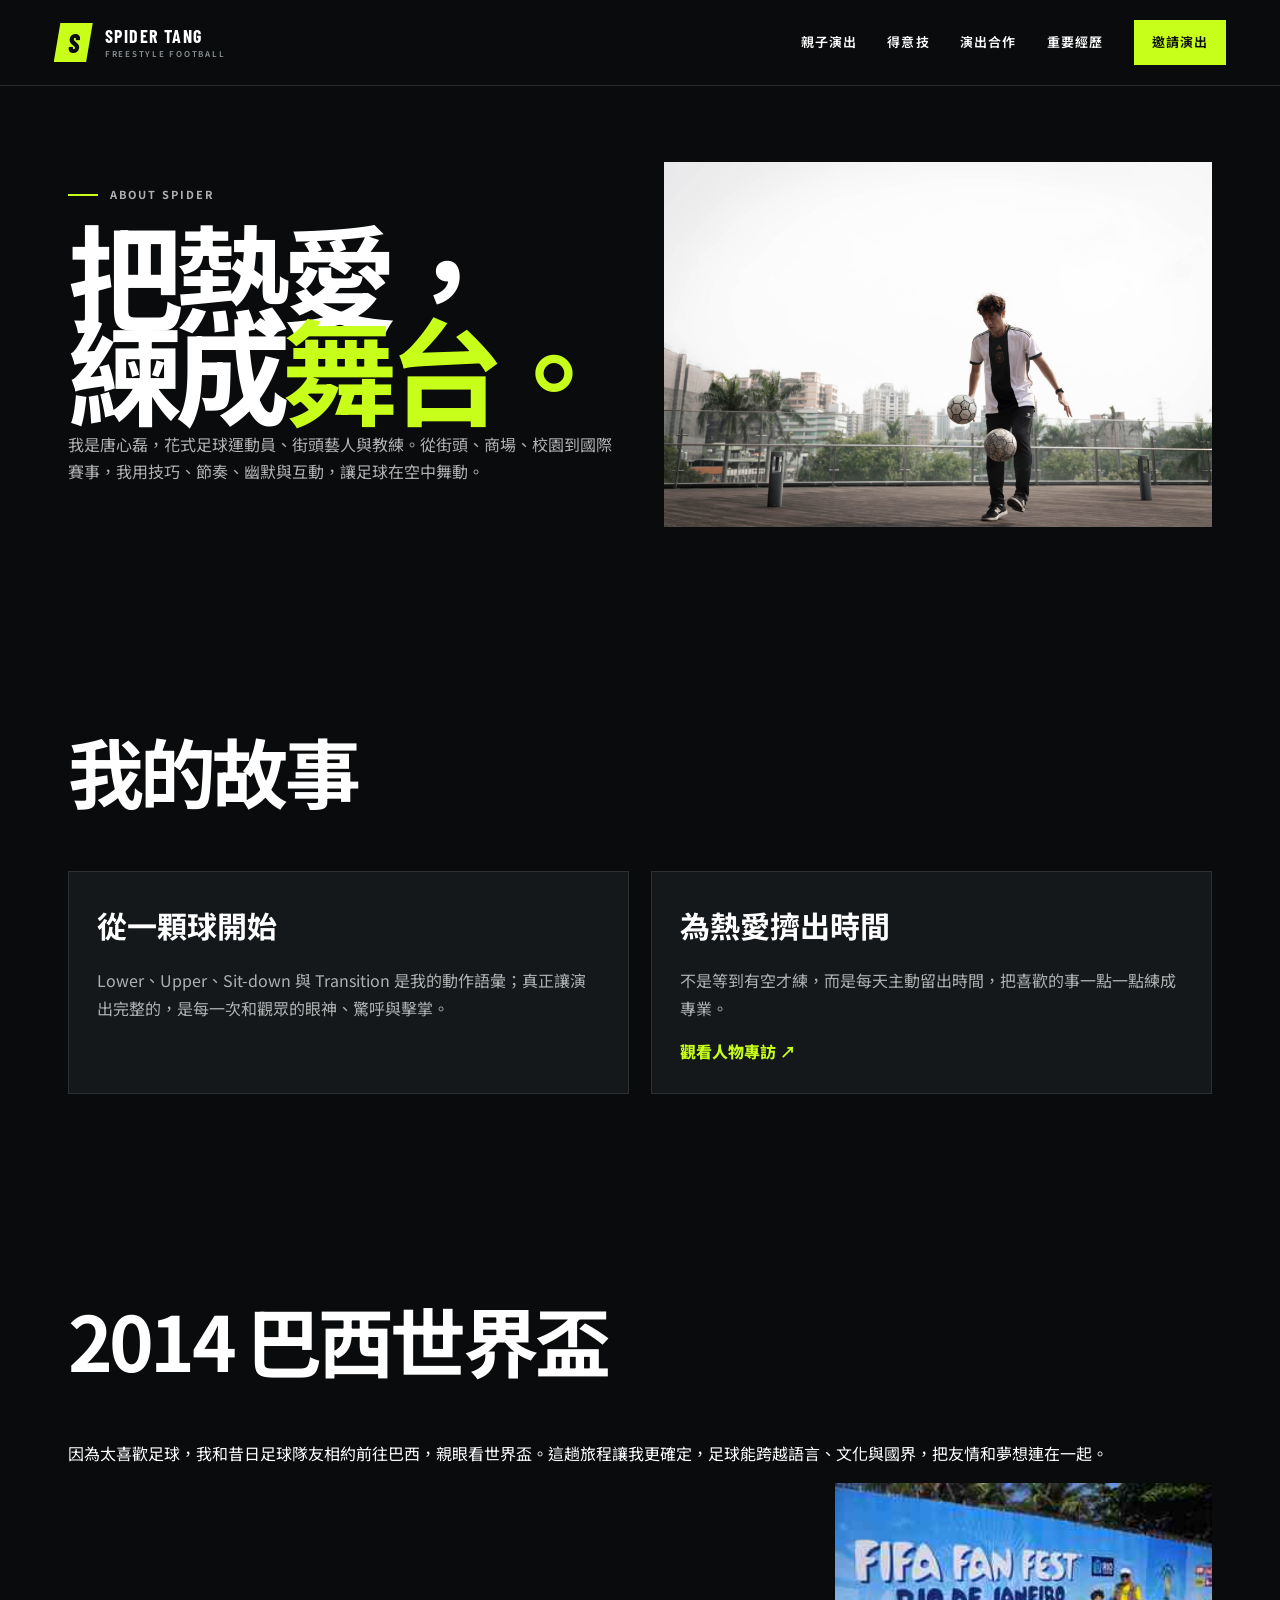
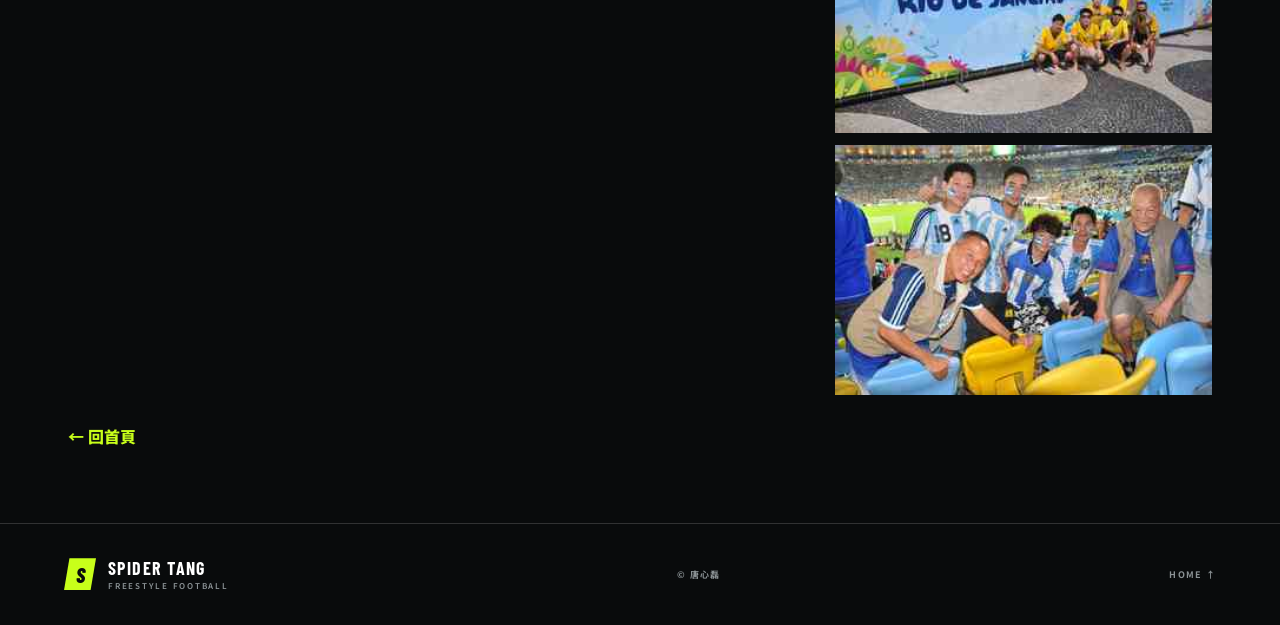
==== about.html @ 43bebf82 "Add About detail page" ====
<!doctype html><html lang="zh-Hant"><head><meta charset="UTF-8"><meta name="viewport" content="width=device-width,initial-scale=1"><title>關於唐心磊｜Spider Tang</title><link rel="icon" href="assets/favicon.svg"><link rel="preconnect" href="https://fonts.googleapis.com"><link rel="preconnect" href="https://fonts.gstatic.com" crossorigin><link href="https://fonts.googleapis.com/css2?family=Barlow+Condensed:ital,wght@0,500;0,700;0,800;1,700&family=Noto+Sans+TC:wght@400;600;700;900&display=swap" rel="stylesheet"><link rel="stylesheet" href="styles.css"><link rel="stylesheet" href="pages.css"></head><body><header class="site-header"><a class="brand" href="index.html"><span class="brand-mark">S</span><span><strong>SPIDER TANG</strong><small>FREESTYLE FOOTBALL</small></span></a><nav class="site-nav"><a href="family.html">親子演出</a><a href="signature.html">得意技</a><a href="services.html">演出合作</a><a href="experience.html">重要經歷</a><a class="nav-cta" href="index.html#contact">邀請演出</a></nav></header><main class="subpage-main"><section class="subpage-hero"><div><p class="eyebrow"><span></span> About Spider</p><h1>把熱愛，<br>練成<span>舞台。</span></h1><p>我是唐心磊，花式足球運動員、街頭藝人與教練。從街頭、商場、校園到國際賽事，我用技巧、節奏、幽默與互動，讓足球在空中舞動。</p></div><img src="assets/photos/performance/BEA_8083.jpg" alt="唐心磊同時控制兩顆足球"></section><section class="page-section"><h2>我的故事</h2><div class="page-grid"><article class="page-card"><h3>從一顆球開始</h3><p>Lower、Upper、Sit-down 與 Transition 是我的動作語彙；真正讓演出完整的，是每一次和觀眾的眼神、驚呼與擊掌。</p></article><article class="page-card"><h3>為熱愛擠出時間</h3><p>不是等到有空才練，而是每天主動留出時間，把喜歡的事一點一點練成專業。</p><a class="page-link" href="https://www.youtube.com/watch?v=xr2dPpP76o0" target="_blank" rel="noreferrer">觀看人物專訪 ↗</a></article></div></section><section class="page-section"><h2>2014 巴西世界盃</h2><p>因為太喜歡足球，我和昔日足球隊友相約前往巴西，親眼看世界盃。這趟旅程讓我更確定，足球能跨越語言、文化與國界，把友情和夢想連在一起。</p><div class="photo-grid"><img src="assets/photos/brazil-2014/photo-1.svg" alt="里約基督像前合照"><img src="assets/photos/brazil-2014/photo-2.svg" alt="FIFA Fan Fest 合照"><img src="assets/photos/brazil-2014/photo-3.svg" alt="世界盃球場內合照"></div><a class="back-home" href="index.html">← 回首頁</a></section></main><footer class="site-footer"><div class="brand footer-brand"><span class="brand-mark">S</span><span><strong>SPIDER TANG</strong><small>FREESTYLE FOOTBALL</small></span></div><p>© <span data-year></span> 唐心磊</p><a href="index.html">HOME ↑</a></footer><script src="script.js"></script></body></html>
---- styles.css ----
:root {
  --ink: #090b0c;
  --ink-soft: #111517;
  --paper: #f1f0eb;
  --paper-deep: #deddd7;
  --acid: #c8ff1a;
  --family-pink: #f45b9a;
  --muted: #8a9194;
  --line-dark: rgba(255, 255, 255, 0.16);
  --line-light: rgba(9, 11, 12, 0.15);
  --sans: "Noto Sans TC", system-ui, sans-serif;
  --display: "Barlow Condensed", "Arial Narrow", sans-serif;
  --max: 1440px;
}

* { box-sizing: border-box; }

html {
  scroll-behavior: smooth;
  background: var(--ink);
}

body {
  margin: 0;
  color: var(--ink);
  background: var(--paper);
  font-family: var(--sans);
  font-size: 16px;
  line-height: 1.7;
  overflow-x: hidden;
}

body.menu-open { overflow: hidden; }

img { display: block; max-width: 100%; }
a { color: inherit; text-decoration: none; }
button { font: inherit; }

::selection { color: var(--ink); background: var(--acid); }

.sr-only {
  position: absolute;
  width: 1px;
  height: 1px;
  padding: 0;
  margin: -1px;
  overflow: hidden;
  clip: rect(0, 0, 0, 0);
  white-space: nowrap;
  border: 0;
}

.skip-link {
  position: fixed;
  z-index: 1000;
  top: 8px;
  left: 8px;
  padding: 10px 16px;
  color: var(--ink);
  background: var(--acid);
  transform: translateY(-150%);
}

.skip-link:focus { transform: translateY(0); }

.site-header {
  position: fixed;
  z-index: 100;
  top: 0;
  left: 0;
  right: 0;
  display: flex;
  align-items: center;
  justify-content: space-between;
  min-height: 86px;
  padding: 0 clamp(22px, 4.2vw, 72px);
  color: white;
  border-bottom: 1px solid rgba(255, 255, 255, 0.12);
  transition: background 220ms ease, min-height 220ms ease, backdrop-filter 220ms ease;
}

.site-header.scrolled {
  min-height: 70px;
  background: rgba(9, 11, 12, 0.88);
  backdrop-filter: blur(14px);
}

.brand { display: inline-flex; align-items: center; gap: 12px; }
.brand > span:last-child { display: grid; line-height: 1; }
.brand strong { font-family: var(--display); font-size: 18px; letter-spacing: 0.08em; }
.brand small { margin-top: 5px; color: var(--muted); font: 600 8px/1 var(--sans); letter-spacing: 0.22em; }

.brand-mark {
  display: grid;
  place-items: center;
  width: 39px;
  aspect-ratio: 1;
  color: var(--ink);
  background: var(--acid);
  font: italic 800 26px/1 var(--display);
  clip-path: polygon(17% 0, 100% 0, 83% 100%, 0 100%);
}

.site-nav { display: flex; align-items: center; gap: clamp(22px, 2.4vw, 42px); }
.site-nav a {
  position: relative;
  font-size: 13px;
  font-weight: 600;
  letter-spacing: 0.08em;
}

.site-nav a:not(.nav-cta)::after {
  content: "";
  position: absolute;
  left: 0;
  right: 100%;
  bottom: -8px;
  height: 2px;
  background: var(--acid);
  transition: right 180ms ease;
}

.site-nav a:not(.nav-cta):hover::after { right: 0; }
.nav-cta { padding: 11px 18px; color: var(--ink); background: var(--acid); }

.menu-toggle {
  display: none;
  width: 46px;
  height: 46px;
  padding: 0;
  color: white;
  background: transparent;
  border: 1px solid var(--line-dark);
}

.menu-toggle span:not(.sr-only) {
  display: block;
  width: 20px;
  height: 1px;
  margin: 6px auto;
  background: currentColor;
  transition: transform 180ms ease;
}

.hero {
  position: relative;
  display: grid;
  grid-template-columns: minmax(0, 1.08fr) minmax(360px, 0.92fr);
  align-items: center;
  min-height: 100svh;
  padding: 130px clamp(22px, 6vw, 96px) 80px;
  color: white;
  background: var(--ink);
  isolation: isolate;
}

.hero-grid {
  position: absolute;
  z-index: -3;
  inset: 0;
  opacity: 0.45;
  background-image:
    linear-gradient(rgba(255,255,255,.045) 1px, transparent 1px),
    linear-gradient(90deg, rgba(255,255,255,.045) 1px, transparent 1px);
  background-size: 80px 80px;
  mask-image: linear-gradient(to right, black, transparent 78%);
}

.hero-noise {
  position: absolute;
  z-index: -1;
  inset: 0;
  pointer-events: none;
  opacity: 0.035;
  background-image: url("data:image/svg+xml,%3Csvg viewBox='0 0 180 180' xmlns='http://www.w3.org/2000/svg'%3E%3Cfilter id='n'%3E%3CfeTurbulence type='fractalNoise' baseFrequency='.9' numOctaves='4' stitchTiles='stitch'/%3E%3C/filter%3E%3Crect width='100%25' height='100%25' filter='url(%23n)' opacity='.8'/%3E%3C/svg%3E");
}

.hero-ghost {
  position: absolute;
  z-index: -2;
  left: -0.05em;
  bottom: -0.23em;
  margin: 0;
  color: transparent;
  -webkit-text-stroke: 1px rgba(255, 255, 255, 0.08);
  font: 800 clamp(130px, 21vw, 360px)/0.75 var(--display);
  letter-spacing: -0.035em;
  white-space: nowrap;
}

.hero-copy { position: relative; z-index: 2; max-width: 820px; padding-right: clamp(20px, 4vw, 70px); }

.eyebrow {
  display: flex;
  align-items: center;
  gap: 12px;
  margin: 0 0 24px;
  color: var(--muted);
  font: 700 11px/1.2 var(--sans);
  letter-spacing: 0.18em;
  text-transform: uppercase;
}

.eyebrow > span { width: 30px; height: 2px; background: var(--acid); }

.hero h1 { margin: 0; }
.name-zh {
  display: block;
  font: 900 clamp(68px, 9vw, 152px)/0.8 var(--sans);
  letter-spacing: -0.09em;
}

.name-en {
  display: block;
  margin-top: 19px;
  color: rgba(255, 255, 255, 0.62);
  font: 600 clamp(20px, 2.1vw, 36px)/1 var(--display);
  letter-spacing: 0.18em;
}

.name-en em { color: var(--acid); font-style: italic; }

.hero-statement {
  margin: clamp(36px, 5vw, 70px) 0 20px;
  font-size: clamp(25px, 2.55vw, 43px);
  font-weight: 700;
  line-height: 1.35;
  letter-spacing: -0.04em;
}

.hero-statement span,
.section-heading h2 span,
.contact h2 span { color: var(--acid); }

.hero-intro { max-width: 570px; margin: 0; color: rgba(255,255,255,.62); font-size: 15px; }
.hero-actions { display: flex; flex-wrap: wrap; gap: 12px; margin-top: 36px; }

.button {
  display: inline-flex;
  align-items: center;
  justify-content: space-between;
  gap: 36px;
  min-width: 176px;
  padding: 14px 18px;
  font-size: 13px;
  font-weight: 800;
  letter-spacing: 0.08em;
  transition: transform 180ms ease, color 180ms ease, background 180ms ease;
}

.button:hover { transform: translateY(-3px); }
.button-primary { color: var(--ink); background: var(--acid); }
.button-ghost { border: 1px solid rgba(255,255,255,.28); }
.button-ghost:hover { color: var(--ink); background: white; }

.hero-visual {
  position: relative;
  width: min(100%, 590px);
  height: min(76vh, 820px);
  min-height: 570px;
  justify-self: end;
}

.hero-frame {
  position: absolute;
  inset: 0 0 0 8%;
  overflow: hidden;
  background: var(--ink-soft);
  clip-path: polygon(10% 0, 100% 0, 100% 92%, 88% 100%, 0 100%, 0 8%);
}

.hero-frame::before {
  content: "";
  position: absolute;
  z-index: 3;
  inset: 14px;
  border: 1px solid rgba(255,255,255,.28);
  clip-path: inherit;
  pointer-events: none;
}

.hero-frame img {
  width: 100%;
  height: 100%;
  object-fit: cover;
  object-position: 50% 38%;
  filter: saturate(.72) contrast(1.05);
  transform: scale(1.02);
}

.hero-image-wash {
  position: absolute;
  inset: 0;
  background:
    linear-gradient(to top, rgba(9,11,12,.7), transparent 36%),
    linear-gradient(110deg, rgba(200,255,26,.14), transparent 42%);
  mix-blend-mode: screen;
}

.hero-stamp {
  position: absolute;
  left: 0;
  top: 13%;
  display: grid;
  width: 96px;
  padding: 13px 8px 11px;
  color: var(--ink);
  background: var(--acid);
  text-align: center;
  transform: rotate(-4deg);
}

.hero-stamp span { font: 800 8px/1.1 var(--sans); letter-spacing: .14em; }
.hero-stamp strong { font: 800 54px/.9 var(--display); }
.hero-caption {
  position: absolute;
  right: -38px;
  bottom: 70px;
  margin: 0;
  color: rgba(255,255,255,.5);
  font: 700 9px/1 var(--sans);
  letter-spacing: .25em;
  transform: rotate(90deg);
  transform-origin: bottom right;
}

.hero-scroll {
  position: absolute;
  left: clamp(22px, 4vw, 72px);
  bottom: 28px;
  display: flex;
  align-items: center;
  gap: 15px;
  color: rgba(255,255,255,.35);
  font: 700 8px/1 var(--sans);
  letter-spacing: .2em;
}

.hero-scroll i { width: 75px; height: 1px; background: rgba(255,255,255,.28); }

.marquee { overflow: hidden; color: var(--ink); background: var(--acid); }
.marquee-track {
  display: flex;
  align-items: center;
  width: max-content;
  padding: 16px 0;
  animation: marquee 26s linear infinite;
}

.marquee span { padding: 0 24px; font: italic 800 20px/1 var(--display); letter-spacing: .06em; }
.marquee i { font-style: normal; }

@keyframes marquee { to { transform: translateX(-50%); } }

.section { position: relative; padding: clamp(96px, 10vw, 160px) clamp(22px, 6vw, 96px); }
.section-number {
  position: absolute;
  top: clamp(40px, 5vw, 80px);
  right: clamp(22px, 5vw, 80px);
  color: rgba(9,11,12,.08);
  font: 800 clamp(90px, 12vw, 190px)/1 var(--display);
}

.section-number.light { color: rgba(255,255,255,.07); }
.section-heading { position: relative; z-index: 1; max-width: var(--max); margin: 0 auto clamp(56px, 7vw, 105px); }
.section-heading h2,
.contact h2 {
  margin: 0;
  font-size: clamp(43px, 6vw, 90px);
  font-weight: 900;
  line-height: 1.16;
  letter-spacing: -0.075em;
}

.section-heading h2 em { color: var(--acid); font-style: normal; }
.about-grid {
  display: grid;
  grid-template-columns: minmax(0, 1.08fr) minmax(340px, .92fr);
  gap: clamp(40px, 8vw, 130px);
  align-items: center;
  max-width: var(--max);
  margin: 0 auto;
}

.about-photo { position: relative; margin: 0; }
.about-photo::before {
  content: "";
  position: absolute;
  z-index: -1;
  top: -16px;
  right: -16px;
  width: 45%;
  height: 54%;
  background: var(--acid);
}

.about-photo img { width: 100%; aspect-ratio: 4/3; object-fit: cover; filter: saturate(.8); }
.about-photo figcaption { margin-top: 12px; color: var(--muted); font: 700 9px/1 var(--sans); letter-spacing: .2em; }
.about-copy .lead { margin-top: 0; font-size: clamp(22px, 2.3vw, 34px); font-weight: 800; line-height: 1.45; letter-spacing: -.04em; }
.about-copy > p:not(.lead) { color: #555d60; }

.about-stats { display: grid; grid-template-columns: repeat(3, 1fr); gap: 1px; margin: 48px 0 0; background: var(--line-light); }
.about-stats div { padding: 22px 14px; background: var(--paper); }
.about-stats dt { font: 800 clamp(26px, 2.8vw, 44px)/1 var(--display); }
.about-stats dd { margin: 12px 0 0; color: #697174; font-size: 10px; font-weight: 600; line-height: 1.6; }

.story-feature {
  position: relative;
  display: grid;
  grid-template-columns: minmax(0, 1fr) minmax(420px, 1fr);
  gap: clamp(42px, 6vw, 90px);
  align-items: center;
  max-width: var(--max);
  margin: clamp(85px, 11vw, 165px) auto 0;
  padding: clamp(24px, 4vw, 58px);
  color: white;
  background:
    radial-gradient(circle at 100% 0, rgba(200,255,26,.12), transparent 32%),
    var(--ink);
  overflow: hidden;
}
.story-feature::before {
  content: "80";
  position: absolute;
  right: -.04em;
  bottom: -.28em;
  color: transparent;
  -webkit-text-stroke: 1px rgba(255,255,255,.06);
  font: 800 clamp(180px, 24vw, 340px)/1 var(--display);
  pointer-events: none;
}
.story-media { position: relative; z-index: 1; align-self: start; }
.story-video-frame { position: relative; width: 100%; aspect-ratio: 16 / 9; overflow: hidden; background: #050607; box-shadow: 16px 16px 0 var(--acid); }
.story-video-frame iframe { width: 100%; height: 100%; border: 0; }
.story-media-caption { display: flex; align-items: start; justify-content: space-between; gap: 28px; margin-top: 31px; }
.story-media-caption span { flex: 0 0 auto; color: var(--acid); font: 700 8px/1 var(--sans); letter-spacing: .17em; }
.story-media-caption p { max-width: 410px; margin: 0; color: rgba(255,255,255,.52); font-size: 11px; font-weight: 600; line-height: 1.6; }
.story-copy { position: relative; z-index: 1; }
.story-copy h3 { margin: 0; font-size: clamp(38px, 4.8vw, 68px); font-weight: 900; line-height: 1.16; letter-spacing: -.07em; }
.story-copy h3 span { color: var(--acid); }
.story-lead { margin: 28px 0 0; color: rgba(255,255,255,.62); font-size: 14px; }
.story-timeline { display: grid; grid-template-columns: 1fr 1fr; gap: 1px; margin: 35px 0 0; padding: 1px; background: var(--line-dark); list-style: none; }
.story-timeline li { display: grid; grid-template-columns: 34px 1fr; gap: 13px; padding: 18px; background: rgba(17,21,23,.92); }
.story-timeline li > span { color: var(--acid); font: 800 17px/1 var(--display); }
.story-timeline strong { display: block; margin-bottom: 5px; font-size: 12px; }
.story-timeline p { margin: 0; color: rgba(255,255,255,.46); font-size: 10px; line-height: 1.65; }
.story-copy blockquote { margin: 32px 0 0; padding: 0 0 0 20px; color: rgba(255,255,255,.72); border-left: 3px solid var(--family-pink); font-size: 13px; font-weight: 700; }
.story-links { display: flex; flex-wrap: wrap; gap: 14px 30px; margin-top: 31px; }
.story-links a { padding-bottom: 5px; border-bottom: 1px solid rgba(255,255,255,.32); font-size: 10px; font-weight: 700; letter-spacing: .07em; }
.story-links a:hover { color: var(--acid); }
.story-links i { margin-left: 8px; color: var(--acid); font-style: normal; }
.story-timeline-milestone { grid-column: 1 / -1; }

.brazil-feature {
  position: relative;
  display: grid;
  grid-template-columns: minmax(0, 1fr) minmax(420px, 1fr);
  gap: clamp(42px, 6vw, 80px);
  align-items: start;
  max-width: var(--max);
  margin: clamp(72px, 9vw, 120px) auto 0;
  padding: clamp(24px, 4vw, 58px);
  color: white;
  background:
    radial-gradient(circle at 0% 100%, rgba(200,255,26,.09), transparent 36%),
    var(--ink);
  overflow: hidden;
}
.brazil-feature::before {
  content: "2014";
  position: absolute;
  left: -.03em;
  bottom: -.28em;
  color: transparent;
  -webkit-text-stroke: 1px rgba(255,255,255,.06);
  font: 800 clamp(140px, 20vw, 280px)/1 var(--display);
  pointer-events: none;
}
.brazil-copy { position: relative; z-index: 1; }
.brazil-copy h3 { margin: 0; font-size: clamp(36px, 4.6vw, 62px); font-weight: 900; line-height: 1.16; letter-spacing: -.07em; }
.brazil-copy h3 span { color: var(--acid); }
.brazil-lead { margin: 24px 0 0; color: rgba(255,255,255,.62); font-size: 14px; line-height: 1.75; }
.brazil-facts { display: grid; grid-template-columns: repeat(3, 1fr); gap: 1px; margin: 32px 0 0; background: var(--line-dark); }
.brazil-facts div { padding: 18px 16px; background: rgba(17,21,23,.92); }
.brazil-facts strong { display: block; font: 800 clamp(18px, 2vw, 26px)/1 var(--display); color: var(--acid); }
.brazil-facts span { display: block; margin-top: 8px; color: rgba(255,255,255,.46); font-size: 10px; font-weight: 600; line-height: 1.6; }
.brazil-album-link { display: inline-flex; align-items: center; gap: 8px; margin-top: 32px; padding-bottom: 5px; border-bottom: 1px solid rgba(255,255,255,.32); font-size: 10px; font-weight: 700; letter-spacing: .07em; }
.brazil-album-link:hover { color: var(--acid); }
.brazil-album-link i { color: var(--acid); font-style: normal; }
.brazil-gallery {
  position: relative;
  z-index: 1;
  display: grid;
  grid-template-columns: 1fr 1fr;
  grid-template-rows: 1fr 1fr;
  gap: 8px;
  min-height: 480px;
}
.brazil-photo { position: relative; overflow: hidden; margin: 0; background: var(--ink-soft); }
.brazil-photo img { width: 100%; height: 100%; object-fit: cover; filter: saturate(.8); transition: filter 450ms ease, transform 700ms cubic-bezier(.2,.8,.2,1); }
.brazil-photo:hover img { filter: saturate(1); transform: scale(1.035); }
.brazil-photo-main { grid-row: 1 / 3; }

.family-show {
  color: white;
  background:
    radial-gradient(circle at 88% 12%, rgba(244,91,154,.18), transparent 28%),
    var(--ink);
  overflow: hidden;
}
.family-show::before {
  content: "FAMILY";
  position: absolute;
  left: -.035em;
  bottom: -.22em;
  color: transparent;
  -webkit-text-stroke: 1px rgba(255,255,255,.055);
  font: 800 clamp(160px, 25vw, 390px)/.8 var(--display);
  pointer-events: none;
}
.family-show .split-heading > p { color: rgba(255,255,255,.58); }
.family-grid {
  position: relative;
  z-index: 1;
  display: grid;
  grid-template-columns: minmax(430px, 1.08fr) minmax(360px, .92fr);
  gap: clamp(55px, 8vw, 125px);
  align-items: center;
  max-width: var(--max);
  margin: 0 auto;
}
.family-gallery {
  display: grid;
  grid-template-columns: 1.18fr .82fr;
  grid-template-rows: 1fr 1fr;
  gap: 14px;
  min-height: 720px;
}
.family-photo { position: relative; overflow: hidden; margin: 0; background: var(--ink-soft); }
.family-photo-main { grid-row: 1 / 3; }
.family-photo::after {
  content: "";
  position: absolute;
  inset: 0;
  background: linear-gradient(to top, rgba(9,11,12,.52), transparent 42%);
  pointer-events: none;
}
.family-photo img {
  width: 100%;
  height: 100%;
  object-fit: cover;
  filter: saturate(.82) contrast(1.03);
  transition: filter 450ms ease, transform 700ms cubic-bezier(.2,.8,.2,1);
}
.family-photo:hover img { filter: saturate(1.05); transform: scale(1.035); }
.family-photo-main img { object-position: 50% 48%; }
.family-photo-upper img { object-position: 50% 34%; }
.family-photo-action img { object-position: 51% 50%; }
.family-photo figcaption {
  position: absolute;
  z-index: 1;
  left: 20px;
  bottom: 18px;
  color: var(--acid);
  font: 700 9px/1 var(--sans);
  letter-spacing: .16em;
}
.family-name { display: flex; align-items: center; gap: 14px; margin: 0 0 26px; font-size: 14px; font-weight: 800; letter-spacing: .15em; }
.family-name span { padding: 7px 11px; color: var(--ink); background: var(--family-pink); font: italic 800 16px/1 var(--display); letter-spacing: .1em; }
.family-lead { margin: 0 0 26px; font-size: clamp(29px, 3.1vw, 48px); font-weight: 900; line-height: 1.35; letter-spacing: -.055em; }
.family-copy > p:not(.family-name):not(.family-lead) { color: rgba(255,255,255,.6); }
.family-award {
  position: relative;
  display: grid;
  grid-template-columns: 100px 1fr;
  gap: 25px;
  align-items: center;
  width: 100%;
  margin-top: 38px;
  padding: 25px;
  color: var(--ink);
  background: var(--acid);
  border: 0;
  text-align: left;
  transform: rotate(-1deg);
  cursor: pointer;
  transition: transform 220ms ease, box-shadow 220ms ease;
}
.family-award:hover { transform: rotate(0) translateY(-5px); box-shadow: 14px 14px 0 var(--family-pink); }
.family-award:focus-visible { outline: 3px solid white; outline-offset: 5px; }
.family-award time { font: 800 48px/1 var(--display); border-right: 1px solid rgba(9,11,12,.25); }
.family-award p { margin: 0 0 2px; font-size: 11px; font-weight: 800; }
.family-award h3 { margin: 0; font-size: clamp(24px, 2.4vw, 36px); line-height: 1.2; }
.family-award span { font: 700 8px/1 var(--sans); letter-spacing: .13em; }
.family-award .family-award-action {
  position: absolute;
  right: 17px;
  bottom: -21px;
  padding: 7px 10px;
  color: white;
  background: var(--family-pink);
  font-size: 9px;
}
.family-award-action i { margin-left: 8px; font-style: normal; }
.family-booking { margin-top: 38px; padding-top: 27px; border-top: 1px solid var(--line-dark); }
.family-booking > span { color: var(--family-pink); font-size: 11px; font-weight: 800; letter-spacing: .14em; }
.family-booking p { margin: 8px 0 20px; color: rgba(255,255,255,.6); font-size: 13px; }
.family-booking a { display: inline-flex; align-items: center; gap: 30px; padding-bottom: 5px; border-bottom: 2px solid var(--acid); font-size: 13px; font-weight: 800; }
.family-booking i { color: var(--acid); font-style: normal; }

.family-videos {
  position: relative;
  z-index: 1;
  max-width: var(--max);
  margin: clamp(90px, 11vw, 165px) auto 0;
  padding-top: clamp(55px, 7vw, 95px);
  border-top: 1px solid var(--line-dark);
}
.family-video-heading {
  display: grid;
  grid-template-columns: 1.1fr .65fr;
  gap: clamp(40px, 7vw, 100px);
  align-items: end;
  margin-bottom: clamp(42px, 6vw, 78px);
}
.family-video-heading h3 {
  margin: 0;
  font-size: clamp(42px, 5.7vw, 82px);
  font-weight: 900;
  line-height: 1.16;
  letter-spacing: -.07em;
}
.family-video-heading h3 span { color: var(--family-pink); }
.family-video-heading > p { max-width: 520px; margin: 0 0 8px; color: rgba(255,255,255,.58); }
.short-video-grid { display: grid; grid-template-columns: repeat(3, 1fr); gap: clamp(12px, 2vw, 28px); }
.short-video-card { position: relative; padding: 11px; background: rgba(255,255,255,.06); border: 1px solid var(--line-dark); }
.short-video-card.featured { border-color: var(--family-pink); transform: translateY(-18px); }
.short-video-card.featured::before {
  content: "FATHER × DAUGHTER";
  position: absolute;
  z-index: 2;
  top: 24px;
  right: -7px;
  padding: 7px 11px;
  color: var(--ink);
  background: var(--family-pink);
  font: 800 8px/1 var(--sans);
  letter-spacing: .12em;
}
.short-video-frame { position: relative; width: 100%; aspect-ratio: 9 / 16; overflow: hidden; background: #050607; }
.short-video-frame iframe { width: 100%; height: 100%; border: 0; }
.short-video-copy { padding: 24px 17px 17px; }
.short-video-copy > p:first-child { margin: 0 0 13px; color: var(--muted); font: 700 9px/1 var(--sans); letter-spacing: .16em; }
.short-video-copy > p:first-child span { margin-right: 8px; color: var(--acid); }
.short-video-copy h4 { margin: 0 0 12px; font-size: clamp(20px, 2vw, 29px); line-height: 1.25; }
.short-video-copy > p:not(:first-child) { min-height: 72px; margin: 0; color: rgba(255,255,255,.55); font-size: 12px; }
.short-video-copy a { display: flex; align-items: center; justify-content: space-between; gap: 20px; margin-top: 20px; padding-top: 15px; border-top: 1px solid var(--line-dark); font-size: 10px; font-weight: 700; letter-spacing: .08em; }
.short-video-copy a:hover { color: var(--acid); }
.short-video-copy i { color: var(--acid); font-style: normal; font-size: 17px; }

body.dialog-open { overflow: hidden; }
.competition-dialog {
  width: min(1180px, calc(100% - 44px));
  max-height: 92svh;
  padding: 0;
  color: white;
  background: var(--ink);
  border: 1px solid rgba(255,255,255,.16);
  box-shadow: 0 35px 110px rgba(0,0,0,.72);
  overflow-x: hidden;
}
.competition-dialog::backdrop { background: rgba(3,4,5,.88); backdrop-filter: blur(9px); }
.competition-dialog-shell { position: relative; }
.competition-close {
  position: sticky;
  z-index: 10;
  top: 18px;
  float: right;
  display: flex;
  align-items: center;
  gap: 12px;
  margin: 18px 18px -64px 0;
  padding: 10px 13px;
  color: white;
  background: rgba(9,11,12,.82);
  border: 1px solid rgba(255,255,255,.28);
  cursor: pointer;
  backdrop-filter: blur(10px);
}
.competition-close span { font-size: 10px; font-weight: 700; letter-spacing: .12em; }
.competition-close i { color: var(--acid); font: 400 24px/1 var(--display); }
.competition-hero { display: grid; grid-template-columns: .86fr 1.14fr; min-height: 690px; }
.competition-hero > figure { position: relative; overflow: hidden; margin: 0; background: var(--ink-soft); }
.competition-hero > figure::after { content: ""; position: absolute; inset: 0; background: linear-gradient(to top, rgba(9,11,12,.75), transparent 44%); }
.competition-hero > figure img { width: 100%; height: 100%; object-fit: cover; object-position: center 48%; }
.competition-hero figcaption { position: absolute; z-index: 1; left: 25px; bottom: 22px; color: var(--acid); font: 700 9px/1 var(--sans); letter-spacing: .18em; }
.competition-intro { display: flex; flex-direction: column; justify-content: center; padding: clamp(48px, 6vw, 90px); background: radial-gradient(circle at 100% 0, rgba(244,91,154,.22), transparent 42%); }
.competition-intro h2 { margin: 0; font-size: clamp(46px, 6vw, 82px); font-weight: 900; line-height: 1.13; letter-spacing: -.075em; }
.competition-intro h2 span { color: var(--acid); }
.competition-lead { margin: 30px 0 0; color: rgba(255,255,255,.62); font-size: 15px; }
.competition-facts { display: grid; grid-template-columns: 1fr 1fr; gap: 1px; margin: 42px 0 0; background: var(--line-dark); }
.competition-facts div { padding: 17px 19px; background: rgba(9,11,12,.84); }
.competition-facts dt { color: var(--family-pink); font-size: 9px; font-weight: 800; letter-spacing: .13em; }
.competition-facts dd { margin: 7px 0 0; font-size: 12px; font-weight: 700; }
.competition-story { display: grid; grid-template-columns: .75fr 1.25fr; gap: clamp(45px, 8vw, 115px); padding: clamp(70px, 9vw, 120px); background: var(--paper); color: var(--ink); }
.competition-kicker { margin: 0 0 18px; color: #697174; font: 700 9px/1 var(--sans); letter-spacing: .19em; }
.competition-story h3 { margin: 0; font-size: clamp(35px, 4.2vw, 58px); line-height: 1.24; letter-spacing: -.055em; }
.competition-story > div:last-child { color: #4f5759; }
.competition-story > div:last-child p { margin: 0 0 22px; }
.competition-highlight { display: grid; grid-template-columns: 130px 1fr auto; gap: 28px; align-items: center; padding: 35px clamp(28px, 7vw, 90px); color: var(--ink); background: var(--acid); }
.competition-highlight > span { font: 800 58px/1 var(--display); }
.competition-highlight p { margin: 0; font: italic 800 clamp(20px, 2.5vw, 34px)/1 var(--display); letter-spacing: .06em; }
.competition-highlight strong { text-align: right; font-size: 13px; line-height: 1.5; }
.competition-gallery { display: grid; grid-template-columns: 1fr 1fr; gap: 2px; padding: 2px; background: var(--line-dark); }
.competition-gallery figure { position: relative; min-height: 420px; overflow: hidden; margin: 0; background: var(--ink-soft); }
.competition-gallery figure::after { content: ""; position: absolute; inset: 0; background: linear-gradient(to top, rgba(9,11,12,.84), transparent 50%); }
.competition-gallery img { width: 100%; height: 100%; object-fit: cover; transition: transform 650ms ease; }
.competition-gallery figure:hover img { transform: scale(1.035); }
.competition-gallery figcaption { position: absolute; z-index: 1; left: 25px; right: 25px; bottom: 22px; display: flex; align-items: end; justify-content: space-between; gap: 18px; }
.competition-gallery strong { font-size: 15px; }
.competition-gallery span { color: var(--acid); font: 700 8px/1 var(--sans); letter-spacing: .14em; }
.competition-sources { display: flex; align-items: center; justify-content: space-between; gap: 30px; padding: 32px clamp(28px, 7vw, 90px); }
.competition-sources > p { margin: 0; color: var(--muted); font-size: 9px; font-weight: 700; letter-spacing: .15em; }
.competition-sources > div { display: flex; flex-wrap: wrap; gap: 12px 28px; }
.competition-sources a { padding-bottom: 4px; border-bottom: 1px solid rgba(255,255,255,.3); font-size: 11px; font-weight: 700; }
.competition-sources a:hover { color: var(--acid); }
.competition-sources a span { margin-left: 7px; color: var(--acid); }

.services { background: var(--paper-deep); }
.split-heading { display: grid; grid-template-columns: 1.1fr .6fr; gap: 70px; align-items: end; }
.split-heading > p { max-width: 520px; margin: 0 0 8px; color: #60676a; }
.service-list { display: grid; grid-template-columns: repeat(3, 1fr); gap: 2px; max-width: var(--max); margin: 0 auto; background: var(--line-light); }
.service-card { position: relative; min-height: 470px; padding: clamp(28px, 3.4vw, 52px); background: var(--paper); transition: color 240ms ease, background 240ms ease, transform 240ms ease; }
.service-card:hover { z-index: 2; color: white; background: var(--ink); transform: translateY(-10px); }
.service-card.featured { color: white; background: var(--ink); }
.service-card.featured::after { content: "MOST REQUESTED"; position: absolute; top: 20px; right: -30px; padding: 5px 35px; color: var(--ink); background: var(--acid); font: 800 8px/1 var(--sans); letter-spacing: .12em; transform: rotate(45deg); }
.service-index { color: var(--muted); font: 700 11px/1 var(--sans); }
.service-icon { display: grid; place-items: center; width: 70px; aspect-ratio: 1; margin: 54px 0 36px; border: 1px solid currentColor; border-radius: 50%; font: 500 28px/1 var(--display); }
.service-card h3 { margin: 0 0 16px; font-size: clamp(22px, 2vw, 32px); line-height: 1.25; }
.service-card p { min-height: 82px; margin: 0; color: #6b7274; font-size: 14px; }
.service-card:hover p, .service-card.featured p { color: rgba(255,255,255,.58); }
.service-card ul { display: grid; gap: 7px; margin: 24px 0 0; padding: 22px 0 0; border-top: 1px solid currentColor; list-style: none; }
.service-card li { color: inherit; font-size: 11px; font-weight: 600; }
.service-card li::before { content: "+"; margin-right: 8px; color: var(--acid); }

.upcoming { color: white; background: #102f71; overflow: hidden; }
.upcoming::before {
  content: "";
  position: absolute;
  inset: 0;
  opacity: .18;
  background:
    linear-gradient(115deg, transparent 0 58%, #f7a51b 58% 73%, transparent 73%),
    linear-gradient(rgba(255,255,255,.08) 1px, transparent 1px);
  background-size: auto, 100% 80px;
  pointer-events: none;
}
.upcoming-inner { position: relative; z-index: 1; max-width: var(--max); margin: 0 auto; }
.upcoming-heading { margin-bottom: clamp(45px, 6vw, 78px); }
.event-card {
  display: grid;
  grid-template-columns: minmax(300px, .82fr) minmax(390px, 1.18fr);
  gap: clamp(38px, 7vw, 100px);
  align-items: center;
}
.event-poster {
  position: relative;
  display: block;
  padding: 12px;
  background: white;
  box-shadow: 22px 22px 0 rgba(247,165,27,.95);
  transform: rotate(-1.4deg);
  transition: transform 220ms ease;
}
.event-poster:hover { transform: rotate(0) translateY(-6px); }
.event-poster img { display: block; width: 100%; height: auto; }
.event-copy { max-width: 650px; }
.event-status { display: flex; align-items: center; gap: 10px; margin: 0 0 24px; color: var(--acid); font-size: 11px; font-weight: 800; letter-spacing: .15em; }
.event-status span { width: 9px; height: 9px; background: var(--acid); border-radius: 50%; box-shadow: 0 0 0 6px rgba(200,255,26,.14); }
.event-copy time { display: flex; flex-wrap: wrap; align-items: end; gap: 16px; padding-bottom: 24px; border-bottom: 1px solid rgba(255,255,255,.22); }
.event-copy time strong { color: var(--acid); font: 800 clamp(60px, 8vw, 118px)/.72 var(--display); letter-spacing: -.04em; }
.event-copy time span { color: rgba(255,255,255,.7); font-size: 13px; font-weight: 700; }
.event-copy h3 { margin: 34px 0 10px; font-size: clamp(34px, 4vw, 58px); line-height: 1.12; letter-spacing: -.055em; }
.event-location { margin: 0 0 26px; color: #f7a51b; font-size: 15px; font-weight: 800; }
.event-description { margin: 0; color: rgba(255,255,255,.72); }
.event-meta { display: grid; grid-template-columns: 1fr 1fr; gap: 1px; margin: 34px 0; padding: 1px; background: rgba(255,255,255,.18); list-style: none; }
.event-meta li { display: grid; gap: 7px; padding: 16px 18px; background: rgba(8,29,75,.72); }
.event-meta span { color: rgba(255,255,255,.5); font-size: 9px; font-weight: 700; letter-spacing: .14em; }
.event-meta strong { font-size: 12px; }
.event-button { width: min(100%, 230px); }

.works { color: white; background: var(--ink); }
.section-heading.light .eyebrow { color: var(--muted); }
.gallery { display: grid; grid-template-columns: repeat(12, 1fr); grid-auto-rows: 120px; gap: 14px; max-width: var(--max); margin: 0 auto; }
.gallery-item { position: relative; grid-column: span 5; grid-row: span 4; overflow: hidden; margin: 0; background: var(--ink-soft); }
.gallery-item:nth-child(2) { grid-column: span 7; }
.gallery-item:nth-child(3) { grid-column: span 7; }
.gallery-item:nth-child(4) { grid-column: span 5; }
.gallery-wide { grid-column: span 12; grid-row: span 5; }
.gallery-tall { grid-row: span 5; }
.gallery-item img { width: 100%; height: 100%; object-fit: cover; filter: grayscale(.1) saturate(.76); transition: filter 450ms ease, transform 700ms cubic-bezier(.2,.8,.2,1); }
.gallery-item:hover img { filter: grayscale(0) saturate(1); transform: scale(1.035); }
.gallery-item::after { content: ""; position: absolute; inset: 0; background: linear-gradient(to top, rgba(9,11,12,.78), transparent 48%); }
.gallery-item figcaption { position: absolute; z-index: 2; left: 28px; right: 28px; bottom: 24px; display: flex; align-items: end; justify-content: space-between; gap: 30px; }
.gallery-item strong { font-size: 19px; }
.gallery-item span { color: var(--acid); font: 700 9px/1 var(--sans); letter-spacing: .18em; }
.performance-resume { display: grid; gap: 22px; max-width: var(--max); margin: clamp(60px, 8vw, 110px) auto 0; }
.performance-resume-heading { display: flex; align-items: end; justify-content: space-between; gap: 35px; margin-bottom: 20px; }
.performance-resume-heading h3 { margin: 0; font-size: clamp(40px, 5vw, 70px); line-height: 1; letter-spacing: -.045em; }
.performance-resume-heading h3 span { color: var(--acid); }
.performance-feature { display: grid; grid-template-columns: minmax(0, 1.35fr) minmax(320px, .65fr); border: 1px solid var(--line-dark); background: var(--ink-soft); }
.performance-feature-reverse { grid-template-columns: minmax(320px, .65fr) minmax(0, 1.35fr); }
.performance-feature-reverse .performance-video { order: 2; }
.performance-feature-reverse .performance-social-art { order: 2; }
.performance-video { position: relative; aspect-ratio: 16 / 9; background: #000; }
.performance-video iframe { position: absolute; inset: 0; width: 100%; height: 100%; border: 0; }
.performance-social-art { position: relative; display: grid; place-content: center; min-height: 430px; padding: 40px; color: var(--ink); background: var(--acid); text-align: center; overflow: hidden; }
.performance-social-art::before { content: ""; position: absolute; inset: 20px; border: 1px solid rgba(9,11,12,.32); }
.performance-social-art span { position: relative; margin-bottom: 22px; font: 800 12px/1 var(--sans); letter-spacing: .3em; }
.performance-social-art strong { position: relative; font: 900 clamp(64px, 9vw, 132px)/.72 var(--display); letter-spacing: -.065em; }
.performance-social-art small { position: relative; margin-top: 30px; font: 800 9px/1 var(--sans); letter-spacing: .24em; }
.performance-westin-art { color: white; background: #14334c; }
.performance-westin-art::before { border-color: rgba(255,255,255,.3); }
.performance-cts-art { color: white; background: #1b4298; }
.performance-cts-art::before { border-color: rgba(255,255,255,.3); }
.performance-feature-copy { display: flex; flex-direction: column; justify-content: center; padding: clamp(32px, 4vw, 62px); }
.performance-feature-copy h3 { margin: 18px 0 18px; font-size: clamp(40px, 5vw, 70px); line-height: 1; letter-spacing: -.045em; }
.performance-feature-copy > p:not(.eyebrow) { margin: 0; color: rgba(255,255,255,.58); font-size: 13px; }
.performance-feature-copy > p.performance-detail { margin-top: 18px; color: var(--acid); font-size: 10px; font-weight: 700; letter-spacing: .08em; }
.performance-feature-copy a { display: flex; align-items: center; justify-content: space-between; gap: 20px; margin-top: 34px; padding: 16px 0 0; border-top: 1px solid var(--line-dark); color: var(--acid); font-size: 10px; font-weight: 800; letter-spacing: .08em; }
.performance-feature-copy a:hover { color: white; }
.performance-feature-copy i { font-style: normal; font-size: 18px; }

.honors { background: var(--paper); }
.honor-list { max-width: var(--max); margin: 0 auto; border-top: 1px solid var(--ink); }
.honor-list article { display: grid; grid-template-columns: 90px 1.2fr 1fr 150px; gap: 24px; align-items: center; padding: 25px 10px; border-bottom: 1px solid var(--line-light); transition: padding 200ms ease, background 200ms ease; }
.honor-list article:hover { padding-left: 22px; padding-right: 22px; background: var(--acid); }
.honor-list time { font: 700 23px/1 var(--display); }
.honor-list h3 { margin: 0; font-size: 16px; line-height: 1.4; }
.honor-list p { margin: 0; color: #596164; font-size: 13px; }
.honor-list span { justify-self: end; font: 700 9px/1 var(--sans); letter-spacing: .15em; }
.honor-video {
  justify-self: end;
  display: inline-flex;
  align-items: center;
  justify-content: center;
  min-width: 132px;
  padding: 9px 11px;
  color: white;
  background: var(--ink);
  font: 700 9px/1 var(--sans);
  letter-spacing: .09em;
  transition: color 180ms ease, background 180ms ease, transform 180ms ease;
}
.honor-video:hover { color: var(--ink); background: white; transform: translateY(-2px); }
.honor-video:focus-visible { outline: 3px solid var(--family-pink); outline-offset: 3px; }
.tv-appearance { display: grid; grid-template-columns: minmax(210px, .65fr) 1.35fr; max-width: var(--max); margin: clamp(55px, 7vw, 95px) auto 0; color: white; background: var(--ink); overflow: hidden; }
.tv-appearance-mark { position: relative; display: grid; place-content: center; min-height: 340px; color: var(--ink); background: var(--acid); text-align: center; }
.tv-appearance-mark::after { content: ""; position: absolute; inset: 18px; border: 1px solid rgba(9,11,12,.32); }
.tv-appearance-mark span { font: 900 clamp(88px, 11vw, 155px)/.8 var(--display); letter-spacing: -.08em; }
.tv-appearance-mark small { margin-top: 25px; font: 800 9px/1 var(--sans); letter-spacing: .26em; }
.tv-appearance-copy { display: flex; flex-direction: column; justify-content: center; padding: clamp(38px, 6vw, 80px); }
.tv-appearance-copy h3 { margin: 18px 0 22px; font-size: clamp(34px, 4.5vw, 65px); line-height: 1.08; letter-spacing: -.045em; }
.tv-appearance-copy > p:not(.eyebrow) { max-width: 680px; margin: 0; color: rgba(255,255,255,.62); }
.tv-appearance-footer { display: flex; align-items: center; justify-content: space-between; gap: 25px; margin-top: 38px; padding-top: 22px; border-top: 1px solid var(--line-dark); }
.tv-appearance-footer p { margin: 0; color: rgba(255,255,255,.5); font-size: 11px; }
.tv-appearance-footer p span { margin-right: 9px; color: var(--acid); font-weight: 800; }
.tv-appearance-footer a { display: inline-flex; align-items: center; gap: 18px; padding: 12px 16px; color: var(--ink); background: var(--acid); font-size: 10px; font-weight: 800; letter-spacing: .08em; transition: background 180ms ease, transform 180ms ease; }
.tv-appearance-footer a:hover { background: white; transform: translateY(-2px); }
.tv-appearance-footer i { font-style: normal; font-size: 16px; }

.contact { position: relative; display: grid; place-items: center; min-height: 850px; padding: 120px clamp(22px, 6vw, 96px); color: white; background: var(--ink); overflow: hidden; isolation: isolate; }
.contact-photo { position: absolute; z-index: -3; inset: 0; }
.contact-photo img { width: 100%; height: 100%; object-fit: cover; object-position: center 42%; filter: grayscale(1) contrast(1.05); }
.contact-wash { position: absolute; z-index: -2; inset: 0; background: linear-gradient(90deg, rgba(9,11,12,.97) 0%, rgba(9,11,12,.86) 48%, rgba(9,11,12,.44) 100%); }
.contact-copy { width: min(100%, var(--max)); }
.contact h2 { max-width: 900px; font-size: clamp(50px, 7.7vw, 112px); }
.contact-copy > p:not(.eyebrow) { margin: 28px 0 50px; color: rgba(255,255,255,.54); }
.social-links { display: grid; width: min(100%, 720px); border-top: 1px solid var(--line-dark); }
.social-links a { display: grid; grid-template-columns: 110px 1fr auto; gap: 18px; align-items: center; padding: 19px 4px; border-bottom: 1px solid var(--line-dark); transition: padding 180ms ease, color 180ms ease; }
.social-links a:hover { padding-left: 16px; color: var(--acid); }
.social-links span { color: var(--muted); font-size: 10px; font-weight: 700; letter-spacing: .12em; text-transform: uppercase; }
.social-links strong { font-size: 13px; }
.social-links i { font-style: normal; font-size: 20px; }

.site-footer { display: flex; align-items: center; justify-content: space-between; gap: 25px; padding: 34px clamp(22px, 5vw, 80px); color: white; background: var(--ink); border-top: 1px solid var(--line-dark); }
.site-footer p, .site-footer > a { color: var(--muted); font-size: 9px; font-weight: 700; letter-spacing: .14em; }
.footer-brand .brand-mark { width: 32px; font-size: 21px; }

[data-reveal] { opacity: 0; transform: translateY(30px); transition: opacity 700ms ease, transform 700ms cubic-bezier(.2,.75,.2,1); }
[data-reveal].is-visible { opacity: 1; transform: none; }

@media (max-width: 1050px) {
  .site-nav { gap: 20px; }
  .site-nav a:not(.nav-cta) { display: none; }
  .hero { grid-template-columns: 1fr 410px; }
  .name-zh { font-size: clamp(68px, 9vw, 110px); }
  .hero-caption { display: none; }
  .about-grid { gap: 55px; }
  .story-feature { grid-template-columns: minmax(0, .95fr) minmax(380px, 1.05fr); gap: 42px; }
  .story-timeline { grid-template-columns: 1fr; }
  .brazil-feature { grid-template-columns: minmax(0, .95fr) minmax(380px, 1.05fr); gap: 42px; }
  .family-grid { gap: 55px; }
  .family-gallery { min-height: 610px; }
  .short-video-card.featured { transform: none; }
  .competition-hero { min-height: 620px; }
  .service-card { padding: 34px 26px; }
}

@media (max-width: 780px) {
  .site-header { min-height: 72px; }
  .site-nav {
    position: fixed;
    inset: 0;
    display: flex;
    flex-direction: column;
    align-items: flex-start;
    justify-content: center;
    gap: 22px;
    padding: 90px 34px 40px;
    background: rgba(9,11,12,.98);
    transform: translateX(100%);
    transition: transform 260ms ease;
  }
  .site-nav.open { transform: translateX(0); }
  .site-nav a:not(.nav-cta) { display: block; font: 700 40px/1 var(--display); }
  .nav-cta { margin-top: 10px; }
  .menu-toggle { position: relative; z-index: 2; display: block; }
  .menu-toggle[aria-expanded="true"] span:first-child { transform: translateY(3.5px) rotate(45deg); }
  .menu-toggle[aria-expanded="true"] span:nth-child(2) { transform: translateY(-3.5px) rotate(-45deg); }

  .hero {
    display: flex;
    flex-direction: column;
    align-items: stretch;
    min-height: auto;
    padding: 120px 22px 72px;
  }
  .hero-copy { padding: 0; }
  .name-zh { font-size: clamp(70px, 24vw, 112px); }
  .name-en { font-size: 20px; }
  .hero-statement { margin-top: 35px; }
  .hero-visual { width: 100%; height: 640px; min-height: 0; margin-top: 55px; }
  .hero-frame { left: 6%; }
  .hero-scroll { display: none; }
  .hero-ghost { bottom: .1em; font-size: 145px; }

  .section { padding: 96px 22px; }
  .section-number { top: 38px; right: 18px; font-size: 90px; }
  .section-heading { margin-bottom: 52px; }
  .section-heading h2, .contact h2 { font-size: clamp(42px, 13.5vw, 64px); }
  .about-grid, .family-grid, .split-heading { grid-template-columns: 1fr; gap: 42px; }
  .about-stats { grid-template-columns: 1fr; }
  .about-stats div { display: grid; grid-template-columns: 110px 1fr; align-items: center; }
  .about-stats dd { margin: 0; }
  .story-feature { grid-template-columns: 1fr; padding: 34px; }
  .story-media { width: 100%; }
  .story-timeline { grid-template-columns: 1fr 1fr; }
  .brazil-feature { grid-template-columns: 1fr; padding: 34px; }
  .brazil-gallery { grid-template-columns: 1fr 1fr 1fr; grid-template-rows: auto; min-height: 0; }
  .brazil-photo { aspect-ratio: 4/3; }
  .brazil-photo-main { grid-row: auto; }
  .brazil-facts { grid-template-columns: 1fr; }
  .brazil-facts div { display: grid; grid-template-columns: 90px 1fr; align-items: center; gap: 0 14px; }
  .brazil-facts span { margin-top: 0; }
  .family-gallery { min-height: 620px; }
  .family-copy { max-width: 620px; }
  .family-award { transform: none; }
  .family-video-heading { grid-template-columns: 1fr; gap: 28px; }
  .short-video-grid { grid-template-columns: 1fr 1fr; }
  .short-video-card:last-child { grid-column: 1 / -1; width: calc(50% - 7px); justify-self: center; }
  .competition-dialog { width: calc(100% - 24px); max-height: 95svh; }
  .competition-hero { grid-template-columns: 1fr; }
  .competition-hero > figure { height: 610px; }
  .competition-intro { padding: 64px 30px; }
  .competition-story { grid-template-columns: 1fr; gap: 35px; padding: 75px 30px; }
  .competition-highlight { grid-template-columns: 90px 1fr; }
  .competition-highlight strong { grid-column: 1 / -1; text-align: left; }
  .competition-gallery { grid-template-columns: 1fr; }
  .competition-gallery figure { min-height: 400px; }
  .competition-sources { align-items: flex-start; flex-direction: column; }
  .service-list { grid-template-columns: 1fr; gap: 1px; }
  .service-card { min-height: auto; }
  .service-card p { min-height: auto; }
  .service-icon { margin: 38px 0 28px; }

  .event-card { grid-template-columns: 1fr; gap: 60px; }
  .event-poster { width: min(92%, 520px); margin: 0 auto; box-shadow: 14px 14px 0 rgba(247,165,27,.95); }
  .event-copy { max-width: none; }
  .event-meta { grid-template-columns: 1fr; }

  .gallery { display: flex; flex-direction: column; }
  .gallery-item { width: 100%; height: 390px; }
  .gallery-item.gallery-wide { height: 480px; }
  .gallery-item figcaption { left: 18px; right: 18px; bottom: 17px; align-items: start; flex-direction: column; gap: 6px; }
  .performance-feature { grid-template-columns: 1fr; }
  .performance-feature-reverse { grid-template-columns: 1fr; }
  .performance-feature-reverse .performance-video { order: 0; }
  .performance-feature-reverse .performance-social-art { order: 0; }
  .performance-social-art { min-height: 320px; }
  .performance-feature-copy { min-height: 330px; }
  .honor-list article { grid-template-columns: 68px 1fr; gap: 10px 18px; }
  .honor-list p { grid-column: 2; }
  .honor-list span { display: none; }
  .honor-video { grid-column: 2; justify-self: start; min-width: 0; margin-top: 4px; }
  .tv-appearance { grid-template-columns: 1fr; }
  .tv-appearance-mark { min-height: 210px; }
  .tv-appearance-mark span { font-size: 100px; }
  .tv-appearance-footer { align-items: flex-start; flex-direction: column; }

  .contact { min-height: 760px; padding: 100px 22px; }
  .contact-wash { background: rgba(9,11,12,.77); }
  .social-links a { grid-template-columns: 82px 1fr auto; }
  .site-footer { align-items: flex-start; flex-direction: column; }
}

@media (max-width: 430px) {
  .brand strong { font-size: 16px; }
  .hero-visual { height: 530px; }
  .hero-frame { left: 0; }
  .hero-stamp { left: -8px; width: 82px; }
  .button { width: 100%; }
  .story-feature { padding: 22px; }
  .story-video-frame { box-shadow: 8px 8px 0 var(--acid); }
  .story-media-caption { align-items: flex-start; flex-direction: column; gap: 10px; margin-top: 24px; }
  .story-timeline { grid-template-columns: 1fr; }
  .story-links { align-items: flex-start; flex-direction: column; }
  .brazil-feature { padding: 22px; }
  .brazil-gallery { grid-template-columns: 1fr 1fr; grid-template-rows: auto auto; }
  .brazil-photo { aspect-ratio: 4/3; }
  .brazil-photo-main { grid-column: 1 / -1; aspect-ratio: 16/9; }
  .family-gallery { grid-template-columns: 1fr 1fr; grid-template-rows: 390px 220px; min-height: 0; gap: 8px; }
  .family-photo-main { grid-column: 1 / 3; grid-row: 1; }
  .family-photo-upper, .family-photo-action { grid-row: 2; }
  .family-award { grid-template-columns: 1fr; gap: 13px; }
  .family-award time { padding-bottom: 10px; border-right: 0; border-bottom: 1px solid rgba(9,11,12,.25); }
  .family-award .family-award-action { position: static; grid-column: 1; width: max-content; padding: 7px 0 0; color: var(--ink); background: transparent; border-top: 1px solid rgba(9,11,12,.2); }
  .short-video-grid { grid-template-columns: 1fr; gap: 22px; }
  .short-video-card:last-child { grid-column: auto; width: 100%; }
  .short-video-copy > p:not(:first-child) { min-height: 0; }
  .competition-dialog { width: 100%; max-width: none; max-height: 100svh; border: 0; }
  .competition-close { top: 10px; margin: 10px 10px -54px 0; }
  .competition-hero > figure { height: 510px; }
  .competition-intro { padding: 60px 22px; }
  .competition-facts { grid-template-columns: 1fr; }
  .competition-story { padding: 65px 22px; }
  .competition-highlight { grid-template-columns: 1fr; gap: 10px; padding: 28px 22px; }
  .competition-highlight strong { grid-column: auto; }
  .competition-gallery figure { min-height: 330px; }
  .competition-gallery figcaption { align-items: start; flex-direction: column; gap: 7px; }
  .competition-sources { padding: 30px 22px; }
  .competition-sources > div { align-items: flex-start; flex-direction: column; }
  .gallery-item, .gallery-item.gallery-wide { height: 330px; }
  .social-links a { grid-template-columns: 1fr auto; }
  .social-links span { grid-column: 1 / -1; }
  .social-links strong { max-width: 240px; }
}

@media (prefers-reduced-motion: reduce) {
  html { scroll-behavior: auto; }
  *, *::before, *::after { animation-duration: .01ms !important; animation-iteration-count: 1 !important; transition-duration: .01ms !important; }
  [data-reveal] { opacity: 1; transform: none; }
}
---- pages.css ----
body{background:#090b0c;color:#fff}.subpage-main{padding-top:92px}.subpage-hero{min-height:54vh;display:grid;grid-template-columns:1fr 1fr;align-items:center;gap:48px;max-width:1200px;margin:auto;padding:70px 28px}.subpage-hero h1{margin:12px 0;font-size:clamp(54px,9vw,130px);line-height:.82;letter-spacing:-.07em}.subpage-hero h1 span{color:var(--acid)}.subpage-hero p{max-width:620px;color:rgba(255,255,255,.68)}.subpage-hero img{width:100%;max-height:620px;object-fit:cover}.page-section{max-width:1200px;margin:auto;padding:72px 28px}.page-section h2{font-size:clamp(38px,6vw,76px);line-height:1;letter-spacing:-.05em}.page-grid{display:grid;grid-template-columns:repeat(2,minmax(0,1fr));gap:22px}.page-card{padding:28px;background:#14181a;border:1px solid rgba(255,255,255,.1)}.page-card h3{margin:0 0 12px;font-size:30px}.page-card p{color:rgba(255,255,255,.66)}.video-grid{display:grid;grid-template-columns:repeat(2,minmax(0,1fr));gap:22px}.video-card{background:#14181a}.video-card iframe{width:100%;aspect-ratio:9/16;border:0}.video-card div{padding:22px}.video-card h3{margin:0 0 10px}.video-card a,.page-link{color:var(--acid);font-weight:800}.photo-grid{display:grid;grid-template-columns:2fr 1fr;gap:12px}.photo-grid img{width:100%;height:100%;object-fit:cover}.photo-grid img:first-child{grid-row:span 2}.timeline{display:grid;gap:12px}.timeline article{display:grid;grid-template-columns:110px 1fr auto;gap:24px;align-items:center;padding:20px;border-bottom:1px solid rgba(255,255,255,.12)}.timeline time{color:var(--acid);font:800 28px var(--display)}.back-home{display:inline-flex;margin-top:28px;color:var(--acid);font-weight:800}.site-footer{margin-top:0}.home-only{min-height:100vh}.home-directory{max-width:1200px;margin:auto;padding:70px 28px 90px}.home-directory h2{font-size:clamp(38px,6vw,78px);margin:0 0 28px}.directory-grid{display:grid;grid-template-columns:repeat(3,minmax(0,1fr));gap:16px}.directory-card{min-height:180px;display:flex;flex-direction:column;justify-content:space-between;padding:24px;color:#fff;background:#121618;border:1px solid rgba(255,255,255,.1);transition:.2s}.directory-card:hover{transform:translateY(-3px);border-color:rgba(200,255,26,.45)}.directory-card strong{font-size:28px}.directory-card span{color:rgba(255,255,255,.58)}.directory-card i{color:var(--acid);font-style:normal;font-size:24px}.contact-strip{max-width:1200px;margin:auto;padding:0 28px 80px}.contact-strip div{display:flex;flex-wrap:wrap;gap:12px}.contact-strip a{padding:12px 16px;background:#14181a;color:#fff;border:1px solid rgba(255,255,255,.1)}@media(max-width:900px){.subpage-hero,.page-grid,.video-grid{grid-template-columns:1fr}.directory-grid{grid-template-columns:repeat(2,1fr)}.photo-grid{grid-template-columns:1fr 1fr}.photo-grid img:first-child{grid-column:1/3;grid-row:auto}.timeline article{grid-template-columns:80px 1fr}}@media(max-width:620px){.subpage-main{padding-top:72px}.subpage-hero{grid-template-columns:1fr;padding:48px 20px 36px;min-height:auto}.subpage-hero h1{font-size:64px}.subpage-hero img{max-height:440px}.page-section{padding:50px 20px}.directory-grid{grid-template-columns:1fr}.directory-card{min-height:130px}.timeline article{grid-template-columns:1fr;gap:8px;padding:18px 0}.video-grid{gap:16px}.home-directory{padding:52px 20px 70px}.contact-strip{padding:0 20px 60px}.site-header .site-nav a:not(.nav-cta){display:none}}
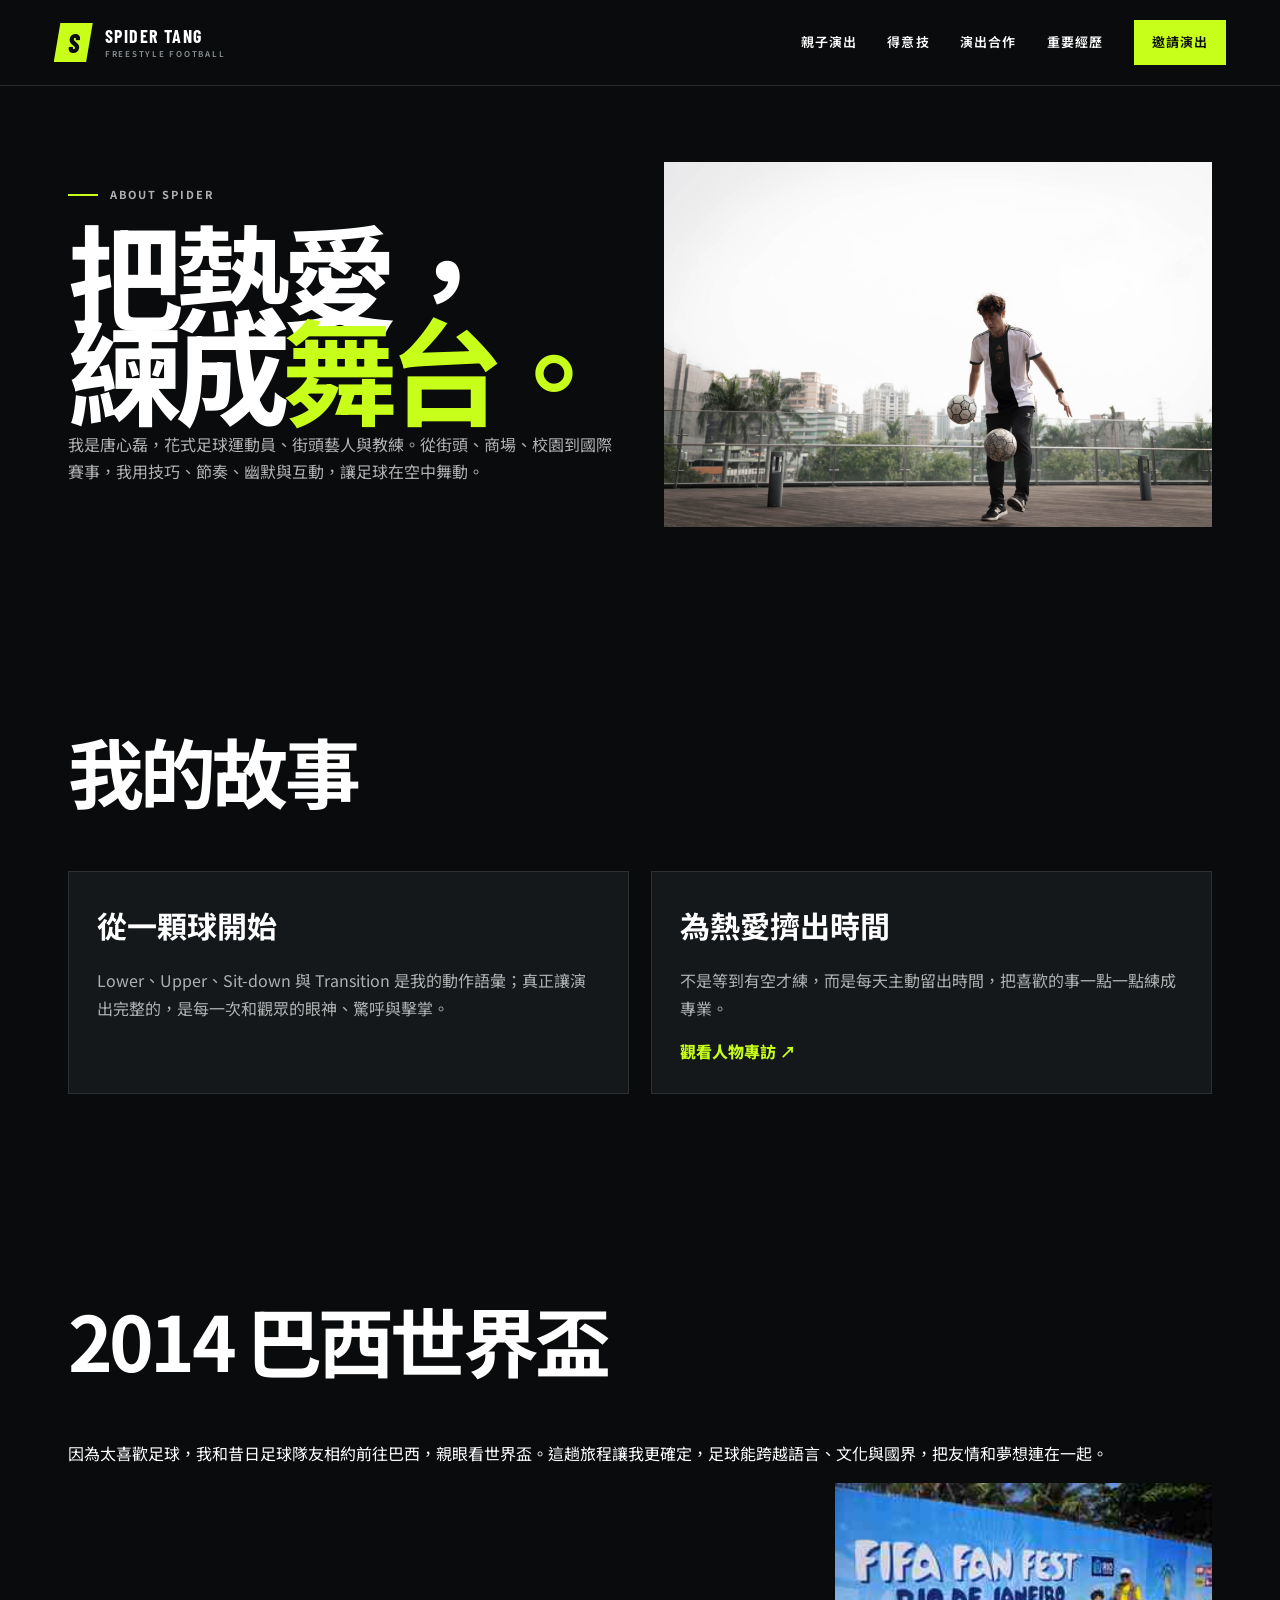
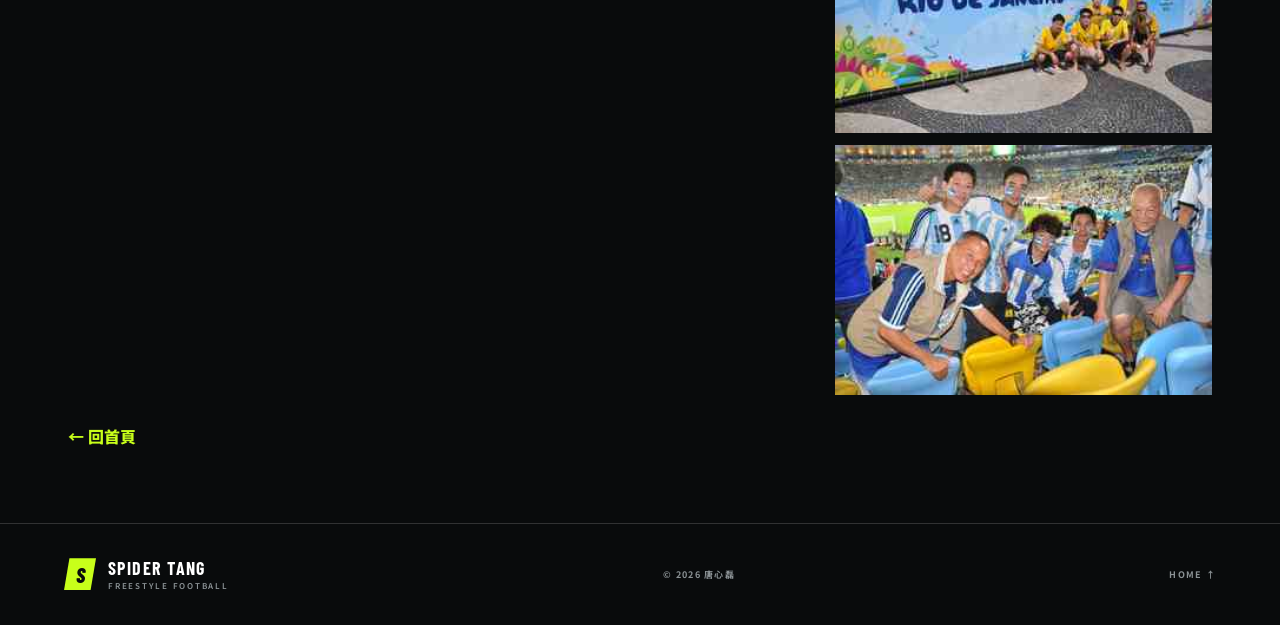
==== commit 5de540cf: "Refactor with comment" ====
--- a/about.html
+++ b/about.html
@@ -1 +1,141 @@
-<!doctype html><html lang="zh-Hant"><head><meta charset="UTF-8"><meta name="viewport" content="width=device-width,initial-scale=1"><title>關於唐心磊｜Spider Tang</title><link rel="icon" href="assets/favicon.svg"><link rel="preconnect" href="https://fonts.googleapis.com"><link rel="preconnect" href="https://fonts.gstatic.com" crossorigin><link href="https://fonts.googleapis.com/css2?family=Barlow+Condensed:ital,wght@0,500;0,700;0,800;1,700&family=Noto+Sans+TC:wght@400;600;700;900&display=swap" rel="stylesheet"><link rel="stylesheet" href="styles.css"><link rel="stylesheet" href="pages.css"></head><body><header class="site-header"><a class="brand" href="index.html"><span class="brand-mark">S</span><span><strong>SPIDER TANG</strong><small>FREESTYLE FOOTBALL</small></span></a><nav class="site-nav"><a href="family.html">親子演出</a><a href="signature.html">得意技</a><a href="services.html">演出合作</a><a href="experience.html">重要經歷</a><a class="nav-cta" href="index.html#contact">邀請演出</a></nav></header><main class="subpage-main"><section class="subpage-hero"><div><p class="eyebrow"><span></span> About Spider</p><h1>把熱愛，<br>練成<span>舞台。</span></h1><p>我是唐心磊，花式足球運動員、街頭藝人與教練。從街頭、商場、校園到國際賽事，我用技巧、節奏、幽默與互動，讓足球在空中舞動。</p></div><img src="assets/photos/performance/BEA_8083.jpg" alt="唐心磊同時控制兩顆足球"></section><section class="page-section"><h2>我的故事</h2><div class="page-grid"><article class="page-card"><h3>從一顆球開始</h3><p>Lower、Upper、Sit-down 與 Transition 是我的動作語彙；真正讓演出完整的，是每一次和觀眾的眼神、驚呼與擊掌。</p></article><article class="page-card"><h3>為熱愛擠出時間</h3><p>不是等到有空才練，而是每天主動留出時間，把喜歡的事一點一點練成專業。</p><a class="page-link" href="https://www.youtube.com/watch?v=xr2dPpP76o0" target="_blank" rel="noreferrer">觀看人物專訪 ↗</a></article></div></section><section class="page-section"><h2>2014 巴西世界盃</h2><p>因為太喜歡足球，我和昔日足球隊友相約前往巴西，親眼看世界盃。這趟旅程讓我更確定，足球能跨越語言、文化與國界，把友情和夢想連在一起。</p><div class="photo-grid"><img src="assets/photos/brazil-2014/photo-1.svg" alt="里約基督像前合照"><img src="assets/photos/brazil-2014/photo-2.svg" alt="FIFA Fan Fest 合照"><img src="assets/photos/brazil-2014/photo-3.svg" alt="世界盃球場內合照"></div><a class="back-home" href="index.html">← 回首頁</a></section></main><footer class="site-footer"><div class="brand footer-brand"><span class="brand-mark">S</span><span><strong>SPIDER TANG</strong><small>FREESTYLE FOOTBALL</small></span></div><p>© <span data-year></span> 唐心磊</p><a href="index.html">HOME ↑</a></footer><script src="script.js"></script></body></html>+<!doctype html>
+<html lang="zh-Hant">
+  <head>
+    <!-- 子頁基本設定：UTF-8、響應式 viewport、頁面標題與共用 favicon。 -->
+    <meta charset="UTF-8" />
+    <meta name="viewport" content="width=device-width,initial-scale=1" />
+    <title>關於唐心磊｜Spider Tang</title>
+
+    <!-- 共用字型與樣式；pages.css 提供 subpage、page-card、photo-grid 等版型。 -->
+    <link rel="icon" href="assets/favicon.svg" />
+    <link rel="preconnect" href="https://fonts.googleapis.com" />
+    <link rel="preconnect" href="https://fonts.gstatic.com" crossorigin />
+    <link
+      href="https://fonts.googleapis.com/css2?family=Barlow+Condensed:ital,wght@0,500;0,700;0,800;1,700&family=Noto+Sans+TC:wght@400;600;700;900&display=swap"
+      rel="stylesheet"
+    />
+    <link rel="stylesheet" href="styles.css" />
+    <link rel="stylesheet" href="pages.css" />
+  </head>
+  <body>
+    <!--
+      子頁共用頁首：品牌連回首頁；導覽列省略「關於我」本頁入口，
+      其餘連結可直接切換至其他主題頁或首頁聯絡區。
+    -->
+    <header class="site-header">
+      <a class="brand" href="index.html">
+        <span class="brand-mark">S</span>
+        <span>
+          <strong>SPIDER TANG</strong>
+          <small>FREESTYLE FOOTBALL</small>
+        </span>
+      </a>
+      <nav class="site-nav">
+        <a href="family.html">親子演出</a>
+        <a href="signature.html">得意技</a>
+        <a href="services.html">演出合作</a>
+        <a href="experience.html">重要經歷</a>
+        <a class="nav-cta" href="index.html#contact">邀請演出</a>
+      </nav>
+    </header>
+
+    <!-- 關於頁主要內容。 -->
+    <main class="subpage-main">
+      <!-- 頁面 Hero：快速說明人物定位，右側照片建立第一印象。 -->
+      <section class="subpage-hero">
+        <div>
+          <p class="eyebrow">
+            <span></span>
+            About Spider
+          </p>
+          <h1>
+            把熱愛，
+            <br />
+            練成<span>舞台。</span>
+          </h1>
+          <p>
+            我是唐心磊，花式足球運動員、街頭藝人與教練。從街頭、商場、校園到國際賽事，我用技巧、節奏、幽默與互動，讓足球在空中舞動。
+          </p>
+        </div>
+        <img
+          src="assets/photos/performance/BEA_8083.jpg"
+          alt="唐心磊同時控制兩顆足球"
+        />
+      </section>
+
+      <!-- 人物故事：兩張卡片分別描述創作核心與持續練習的歷程。 -->
+      <section class="page-section">
+        <h2>我的故事</h2>
+        <div class="page-grid">
+          <article class="page-card">
+            <h3>從一顆球開始</h3>
+            <p>
+              Lower、Upper、Sit-down 與 Transition
+              是我的動作語彙；真正讓演出完整的，是每一次和觀眾的眼神、驚呼與擊掌。
+            </p>
+          </article>
+          <article class="page-card">
+            <h3>為熱愛擠出時間</h3>
+            <p>
+              不是等到有空才練，而是每天主動留出時間，把喜歡的事一點一點練成專業。
+            </p>
+            <a
+              class="page-link"
+              href="https://www.youtube.com/watch?v=xr2dPpP76o0"
+              target="_blank"
+              rel="noreferrer"
+            >
+              觀看人物專訪 ↗
+            </a>
+          </article>
+        </div>
+      </section>
+
+      <!--
+        2014 巴西世界盃旅程：photo-grid 的第一張照片在桌機版跨兩列，
+        後兩張作為補充畫面；縮小螢幕時由 pages.css 重新排列。
+      -->
+      <section class="page-section">
+        <h2>2014 巴西世界盃</h2>
+        <p>
+          因為太喜歡足球，我和昔日足球隊友相約前往巴西，親眼看世界盃。這趟旅程讓我更確定，足球能跨越語言、文化與國界，把友情和夢想連在一起。
+        </p>
+        <div class="photo-grid">
+          <img
+            src="assets/photos/brazil-2014/photo-1.svg"
+            alt="里約基督像前合照"
+          />
+          <img
+            src="assets/photos/brazil-2014/photo-2.svg"
+            alt="FIFA Fan Fest 合照"
+          />
+          <img
+            src="assets/photos/brazil-2014/photo-3.svg"
+            alt="世界盃球場內合照"
+          />
+        </div>
+        <a class="back-home" href="index.html">← 回首頁</a>
+      </section>
+    </main>
+
+    <!-- 共用頁尾；data-year 由 script.js 動態填入。 -->
+    <footer class="site-footer">
+      <div class="brand footer-brand">
+        <span class="brand-mark">S</span>
+        <span>
+          <strong>SPIDER TANG</strong>
+          <small>FREESTYLE FOOTBALL</small>
+        </span>
+      </div>
+      <p>
+        ©
+        <span data-year></span>
+        唐心磊
+      </p>
+      <a href="index.html">HOME ↑</a>
+    </footer>
+
+    <!-- 共用腳本負責頁尾年份；不存在的首頁互動元素會由 guard 安全略過。 -->
+    <script src="script.js"></script>
+  </body>
+</html>
--- a/pages.css
+++ b/pages.css
@@ -1 +1 @@
-body{background:#090b0c;color:#fff}.subpage-main{padding-top:92px}.subpage-hero{min-height:54vh;display:grid;grid-template-columns:1fr 1fr;align-items:center;gap:48px;max-width:1200px;margin:auto;padding:70px 28px}.subpage-hero h1{margin:12px 0;font-size:clamp(54px,9vw,130px);line-height:.82;letter-spacing:-.07em}.subpage-hero h1 span{color:var(--acid)}.subpage-hero p{max-width:620px;color:rgba(255,255,255,.68)}.subpage-hero img{width:100%;max-height:620px;object-fit:cover}.page-section{max-width:1200px;margin:auto;padding:72px 28px}.page-section h2{font-size:clamp(38px,6vw,76px);line-height:1;letter-spacing:-.05em}.page-grid{display:grid;grid-template-columns:repeat(2,minmax(0,1fr));gap:22px}.page-card{padding:28px;background:#14181a;border:1px solid rgba(255,255,255,.1)}.page-card h3{margin:0 0 12px;font-size:30px}.page-card p{color:rgba(255,255,255,.66)}.video-grid{display:grid;grid-template-columns:repeat(2,minmax(0,1fr));gap:22px}.video-card{background:#14181a}.video-card iframe{width:100%;aspect-ratio:9/16;border:0}.video-card div{padding:22px}.video-card h3{margin:0 0 10px}.video-card a,.page-link{color:var(--acid);font-weight:800}.photo-grid{display:grid;grid-template-columns:2fr 1fr;gap:12px}.photo-grid img{width:100%;height:100%;object-fit:cover}.photo-grid img:first-child{grid-row:span 2}.timeline{display:grid;gap:12px}.timeline article{display:grid;grid-template-columns:110px 1fr auto;gap:24px;align-items:center;padding:20px;border-bottom:1px solid rgba(255,255,255,.12)}.timeline time{color:var(--acid);font:800 28px var(--display)}.back-home{display:inline-flex;margin-top:28px;color:var(--acid);font-weight:800}.site-footer{margin-top:0}.home-only{min-height:100vh}.home-directory{max-width:1200px;margin:auto;padding:70px 28px 90px}.home-directory h2{font-size:clamp(38px,6vw,78px);margin:0 0 28px}.directory-grid{display:grid;grid-template-columns:repeat(3,minmax(0,1fr));gap:16px}.directory-card{min-height:180px;display:flex;flex-direction:column;justify-content:space-between;padding:24px;color:#fff;background:#121618;border:1px solid rgba(255,255,255,.1);transition:.2s}.directory-card:hover{transform:translateY(-3px);border-color:rgba(200,255,26,.45)}.directory-card strong{font-size:28px}.directory-card span{color:rgba(255,255,255,.58)}.directory-card i{color:var(--acid);font-style:normal;font-size:24px}.contact-strip{max-width:1200px;margin:auto;padding:0 28px 80px}.contact-strip div{display:flex;flex-wrap:wrap;gap:12px}.contact-strip a{padding:12px 16px;background:#14181a;color:#fff;border:1px solid rgba(255,255,255,.1)}@media(max-width:900px){.subpage-hero,.page-grid,.video-grid{grid-template-columns:1fr}.directory-grid{grid-template-columns:repeat(2,1fr)}.photo-grid{grid-template-columns:1fr 1fr}.photo-grid img:first-child{grid-column:1/3;grid-row:auto}.timeline article{grid-template-columns:80px 1fr}}@media(max-width:620px){.subpage-main{padding-top:72px}.subpage-hero{grid-template-columns:1fr;padding:48px 20px 36px;min-height:auto}.subpage-hero h1{font-size:64px}.subpage-hero img{max-height:440px}.page-section{padding:50px 20px}.directory-grid{grid-template-columns:1fr}.directory-card{min-height:130px}.timeline article{grid-template-columns:1fr;gap:8px;padding:18px 0}.video-grid{gap:16px}.home-directory{padding:52px 20px 70px}.contact-strip{padding:0 20px 60px}.site-header .site-nav a:not(.nav-cta){display:none}}+body{background:#090b0c;color:#fff}.subpage-main{padding-top:92px}.subpage-hero{min-height:54vh;display:grid;grid-template-columns:1fr 1fr;align-items:center;gap:48px;max-width:1200px;margin:auto;padding:70px 28px}.subpage-hero h1{margin:12px 0;font-size:clamp(54px,9vw,130px);line-height:.82;letter-spacing:-.07em}.subpage-hero h1 span{color:var(--acid)}.subpage-hero p{max-width:620px;color:rgba(255,255,255,.68)}.subpage-hero img{width:100%;max-height:620px;object-fit:cover}.page-section{max-width:1200px;margin:auto;padding:72px 28px}.page-section h2{font-size:clamp(38px,6vw,76px);line-height:1;letter-spacing:-.05em}.page-grid{display:grid;grid-template-columns:repeat(2,minmax(0,1fr));gap:22px}.page-card{padding:28px;background:#14181a;border:1px solid rgba(255,255,255,.1)}.page-card h3{margin:0 0 12px;font-size:30px}.page-card p{color:rgba(255,255,255,.66)}.video-grid{display:grid;grid-template-columns:repeat(2,minmax(0,1fr));gap:22px}.video-card{background:#14181a}.video-card iframe{width:100%;aspect-ratio:9/16;border:0}.video-card div{padding:22px}.video-card h3{margin:0 0 10px}.video-card a,.page-link{color:var(--acid);font-weight:800}.photo-grid{display:grid;grid-template-columns:2fr 1fr;gap:12px}.photo-grid img{width:100%;height:100%;object-fit:cover}.photo-grid img:first-child{grid-row:span 2}.timeline{display:grid;gap:12px}.timeline article{display:grid;grid-template-columns:110px 1fr auto;gap:24px;align-items:center;padding:20px;border-bottom:1px solid rgba(255,255,255,.12)}.timeline time{color:var(--acid);font:800 28px var(--display)}.back-home{display:inline-flex;margin-top:28px;color:var(--acid);font-weight:800}.site-footer{margin-top:0}.home-only{min-height:100vh}.home-directory{max-width:1200px;margin:auto;padding:70px 28px 90px}.home-directory h2{font-size:clamp(38px,6vw,78px);margin:0 0 28px}.directory-grid{display:grid;grid-template-columns:repeat(3,minmax(0,1fr));gap:16px}.directory-card{min-height:180px;display:flex;flex-direction:column;justify-content:space-between;padding:24px;color:#fff;background:#121618;border:1px solid rgba(255,255,255,.1);transition:.2s}.directory-card:hover{transform:translateY(-3px);border-color:rgba(200,255,26,.45)}.directory-card strong{font-size:28px}.directory-card span{color:rgba(255,255,255,.58)}.directory-card i{color:var(--acid);font-style:normal;font-size:24px}.contact-strip{max-width:1200px;margin:auto;padding:0 28px 80px}.contact-strip div{display:flex;flex-wrap:wrap;gap:12px}.contact-strip a{padding:12px 16px;background:#14181a;color:#fff;border:1px solid rgba(255,255,255,.1)}@media(max-width:900px){.subpage-hero,.page-grid,.video-grid{grid-template-columns:1fr}.directory-grid{grid-template-columns:repeat(2,1fr)}.photo-grid{grid-template-columns:1fr 1fr}.photo-grid img:first-child{grid-column:1/3;grid-row:auto}.timeline article{grid-template-columns:80px 1fr}}@media(max-width:620px){.subpage-main{padding-top:72px}.subpage-hero{grid-template-columns:1fr;padding:48px 20px 36px;min-height:auto}.subpage-hero h1{font-size:64px}.subpage-hero img{max-height:440px}.page-section{padding:50px 20px}.directory-grid{grid-template-columns:1fr}.directory-card{min-height:130px}.timeline article{grid-template-columns:1fr;gap:8px;padding:18px 0}.video-grid{gap:16px}.home-directory{padding:52px 20px 70px}.contact-strip{padding:0 20px 60px}.site-header .site-nav a:not(.nav-cta){display:none}}.award-section{display:grid;gap:22px}.award-feature{position:relative;overflow:hidden;padding:clamp(28px,4vw,48px);background:#14181a;border:1px solid rgba(255,255,255,.1)}.award-feature::before{content:"";position:absolute;inset:0 0 auto;height:4px;background:linear-gradient(90deg,var(--family-pink),var(--acid))}.award-heading{margin-bottom:34px}.award-heading h2{margin:12px 0 18px}.award-heading>p:last-child{max-width:720px;margin:0;color:rgba(255,255,255,.66)}.award-gallery{display:grid;grid-template-columns:repeat(2,minmax(0,1fr));gap:14px}.award-photo{overflow:hidden;margin:0;background:#090b0c}.award-photo picture{display:block}.award-photo img{display:block;width:100%;height:auto;aspect-ratio:3/2;object-fit:cover;transition:filter 450ms ease,transform 700ms cubic-bezier(.2,.8,.2,1)}.award-photo:hover img{filter:saturate(1.08);transform:scale(1.015)}.award-photo figcaption{padding:13px 15px;color:rgba(255,255,255,.58);font:700 9px/1.5 var(--sans);letter-spacing:.12em}.award-booking{border-left:4px solid var(--family-pink)}@media(max-width:900px){.award-gallery{grid-template-columns:1fr}}@media(max-width:620px){.award-feature{padding:24px 20px}.award-heading{margin-bottom:24px}.award-heading h2{font-size:clamp(38px,10.25vw,44px)}.award-gallery{gap:12px}.award-photo figcaption{padding:11px 12px;font-size:8px}}
